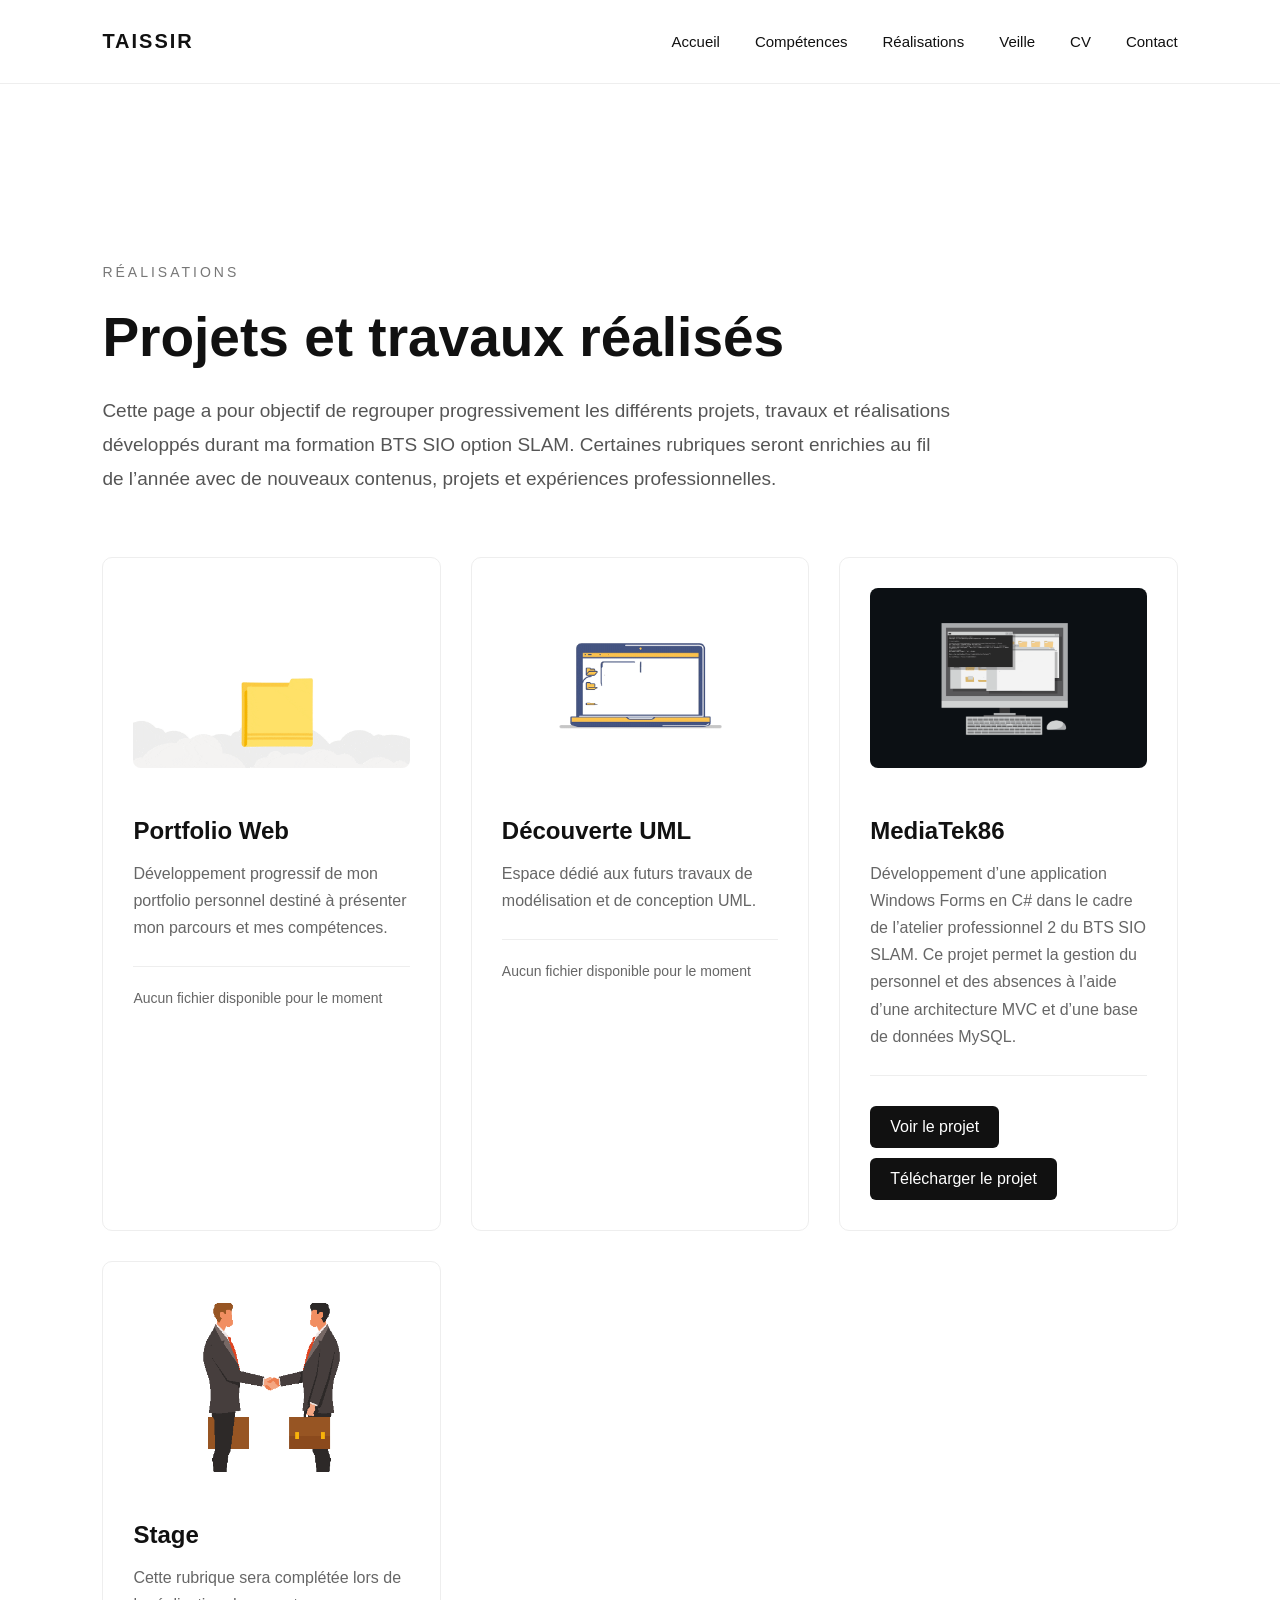
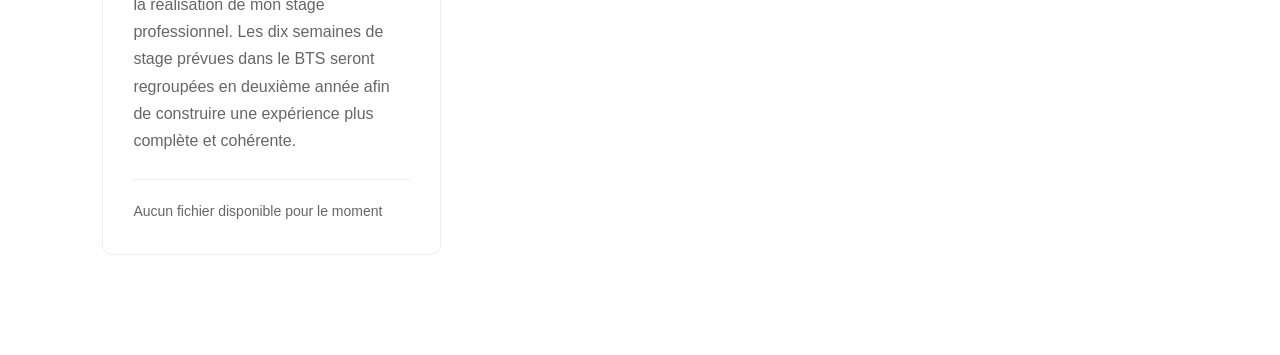
==== realisations.html @ 6b832447 "Add files via upload" ====
<!DOCTYPE html>
<html lang="fr">

<head>
    <meta charset="UTF-8">
    <meta name="viewport" content="width=device-width, initial-scale=1.0">

    <title>Réalisations - Taissir Essaadi</title>

    <link rel="stylesheet" href="style.css">
</head>

<body>

    <nav class="navbar">

        <div class="logo">
            TAISSIR
        </div>

        <ul class="nav-links">
            <li><a href="index.html">Accueil</a></li>
            <li><a href="competences.html">Compétences</a></li>
            <li><a href="realisations.html">Réalisations</a></li>
            <li><a href="veille.html">Veille</a></li>
            <li><a href="cv.html">CV</a></li>
            <li><a href="contact.html">Contact</a></li>
        </ul>

    </nav>

    <section class="section">

        <p class="mini-text">
            RÉALISATIONS
        </p>

        <h1 class="section-title">
            Projets et travaux réalisés
        </h1>

        <p class="section-description">

    Cette page a pour objectif de regrouper
    progressivement les différents projets,
    travaux et réalisations développés
    durant ma formation BTS SIO option SLAM.

    Certaines rubriques seront enrichies
    au fil de l’année avec de nouveaux contenus,
    projets et expériences professionnelles.

</p>

        <div class="cards-container">

            <div class="card">

                <img src="image/portfolio.jpg" alt="Portfolio">

                <h3>Portfolio Web</h3>

               <p>
    Développement progressif de mon portfolio
    personnel destiné à présenter
    mon parcours et mes compétences.
</p>
<div class="project-files">

    <p class="empty-file">
        Aucun fichier disponible pour le moment
    </p>

</div>
            </div>

            <div class="card">

                <img src="image/uml.jpg" alt="Découverte UML">

                <h3>Découverte UML</h3>

                <p>
    Espace dédié aux futurs travaux
    de modélisation et de conception UML.
</p>
<div class="project-files">

    <p class="empty-file">
        Aucun fichier disponible pour le moment
    </p>

</div>
            </div>

            <div class="card">

                <img src="image/mediatek86.jpg" alt="MediaTek86">

                <h3>MediaTek86</h3>

               <p>
    Développement d’une application Windows Forms
    en C# dans le cadre de l’atelier professionnel 2
    du BTS SIO SLAM. Ce projet permet la gestion
    du personnel et des absences à l’aide
    d’une architecture MVC et d’une base de données MySQL.
</p>
<div class="project-files">

    <a href="https://github.com/teyssirdev/MediaTek86"
   class="project-file"
   target="_blank">
   Voir le projet
</a>
    <a href="image/MediaTek86.zip"
   class="project-file"
   download>
   Télécharger le projet
</a>

</div>
            </div>

            <div class="card">

               <img src="image/stage.jpg" alt="Stage">

                <h3>Stage</h3>

                <p>
    Cette rubrique sera complétée lors
    de la réalisation de mon stage professionnel.
    Les dix semaines de stage prévues dans le BTS
    seront regroupées en deuxième année
    afin de construire une expérience
    plus complète et cohérente.
</p>
<div class="project-files">

    <p class="empty-file">
        Aucun fichier disponible pour le moment
    </p>

</div>
            </div>

        </div>

    </section>

</body>

</html>
---- style.css ----
*{
    margin: 0;
    padding: 0;
    box-sizing: border-box;
}

body{
    font-family: Arial, Helvetica, sans-serif;
    background-color: #ffffff;
    color: #111111;
}

.navbar{
    width: 100%;
    padding: 30px 8%;
    display: flex;
    justify-content: space-between;
    align-items: center;
    background-color: #ffffff;
    border-bottom: 1px solid #eeeeee;
}

.logo{
    font-size: 20px;
    font-weight: bold;
    letter-spacing: 2px;
}

.nav-links{
    display: flex;
    gap: 35px;
    list-style: none;
}

.nav-links a{
    text-decoration: none;
    color: #111111;
    font-size: 15px;
    transition: 0.3s;
}

.nav-links a:hover{
    color: #777777;
}

.hero{
    min-height: 85vh;
    display: flex;
    align-items: center;
    justify-content: space-between;
    padding: 0 8%;
    gap: 60px;
}

.hero-left{
    max-width: 700px;
}

.mini-text{
    font-size: 14px;
    letter-spacing: 3px;
    color: #777777;
    margin-bottom: 25px;
}

.hero-left h1{
    font-size: 72px;
    line-height: 1.1;
    margin-bottom: 30px;
}

.description{
    font-size: 20px;
    line-height: 1.8;
    color: #555555;
    margin-bottom: 40px;
}

.discover-btn{
    display: inline-block;
    padding: 18px 35px;
    background-color: #111111;
    color: white;
    text-decoration: none;
    border-radius: 5px;
    transition: 0.3s;
}

.discover-btn:hover{
    background-color: #333333;
}

.hero-right{
    width: 500px;
    height: 500px;
    background-color: white;
    padding: 20px;
    display: flex;
    justify-content: center;
    align-items: center;
    text-align: center;
    flex-shrink: 0;
}

.hero-right img{
    width: 100%;
    height: 100%;
    object-fit: contain;
}

.section{
    padding: 180px 8% 100px 8%;
}

.section-title{
    font-size: 55px;
    margin-bottom: 25px;
}

.section-description{
    max-width: 850px;
    font-size: 19px;
    line-height: 1.8;
    color: #555555;
    margin-bottom: 60px;
}

.cards-container{
    display: grid;
    grid-template-columns: repeat(auto-fit, minmax(260px, 1fr));
    gap: 30px;
}

.card{
    border: 1px solid #eeeeee;
    background-color: white;
    padding: 30px;
    border-radius: 10px;
    transition: 0.4s ease;
}

.card:hover{
    transform: translateY(-5px);
}

.card h3{
    margin-top: 25px;
    margin-bottom: 15px;
    font-size: 24px;
}

.card p{
    line-height: 1.7;
    color: #666666;
}

.more-btn{
    margin-top: 20px;
    padding: 14px 24px;
    background-color: #111111;
    color: white;
    border: none;
    border-radius: 6px;
    cursor: pointer;
    transition: 0.3s;
    font-size: 15px;
}

.more-btn:hover{
    background-color: #333333;
}

.skill-details{
    max-height: 0;
    overflow: hidden;
    opacity: 0;
    transition: 0.4s ease;
    margin-top: 0;
}

.skill-details.open{
    max-height: 500px;
    opacity: 1;
    margin-top: 20px;
}

.cv-container{
    display: flex;
    justify-content: space-between;
    align-items: flex-start;
    gap: 60px;
    margin-top: 60px;
}

.cv-preview{
    width: 400px;
    height: 550px;
    background-color: #f5f5f5;
    border: 1px solid #e5e5e5;
    display: flex;
    justify-content: center;
    align-items: center;
    text-align: center;
    color: #777777;
    padding: 20px;
    flex-shrink: 0;
}

.cv-text{
    max-width: 600px;
}

.cv-text h2{
    font-size: 35px;
    margin-bottom: 25px;
}

.cv-text p{
    line-height: 1.9;
    color: #555555;
    margin-bottom: 25px;
}

.cv-text a{
    display: inline-block;
    margin-top: 20px;
    background-color: #111111;
    color: white;
    padding: 15px 30px;
    text-decoration: none;
    border-radius: 5px;
}

.contact-container{
    display: flex;
    justify-content: space-between;
    gap: 60px;
    margin-top: 60px;
}

.contact-info{
    width: 35%;
}

.contact-info h2{
    font-size: 35px;
    margin-bottom: 30px;
}

.contact-info p{
    margin-bottom: 20px;
    line-height: 1.8;
    color: #555555;
}

.contact-form{
    width: 60%;
    display: flex;
    flex-direction: column;
    gap: 20px;
}

.contact-form input,
.contact-form textarea{
    width: 100%;
    padding: 18px;
    border: 1px solid #dddddd;
    outline: none;
    font-size: 16px;
    background-color: white;
}

.contact-form textarea{
    height: 180px;
    resize: none;
}

.contact-form button{
    width: fit-content;
    padding: 15px 35px;
    background-color: #111111;
    color: white;
    border: none;
    cursor: pointer;
    transition: 0.3s;
}

.contact-form button:hover{
    background-color: #333333;
}
.project-files{
    margin-top: 25px;

    padding-top: 20px;

    border-top: 1px solid #eeeeee;
}

.empty-file{
    color: #888888;

    font-size: 14px;
}

.project-file{
    display: inline-block;

    margin-top: 10px;

    padding: 12px 20px;

    background-color: #111111;

    color: white;

    text-decoration: none;

    border-radius: 6px;

    transition: 0.3s;
}

.project-file:hover{
    background-color: #333333;
}
.card img{
    width: 100%;
    height: 180px;
    object-fit: cover;
    border-radius: 8px;
    margin-bottom: 20px;
}
.cv-preview img{
    width: 100%;
    height: 100%;
    object-fit: cover;
}
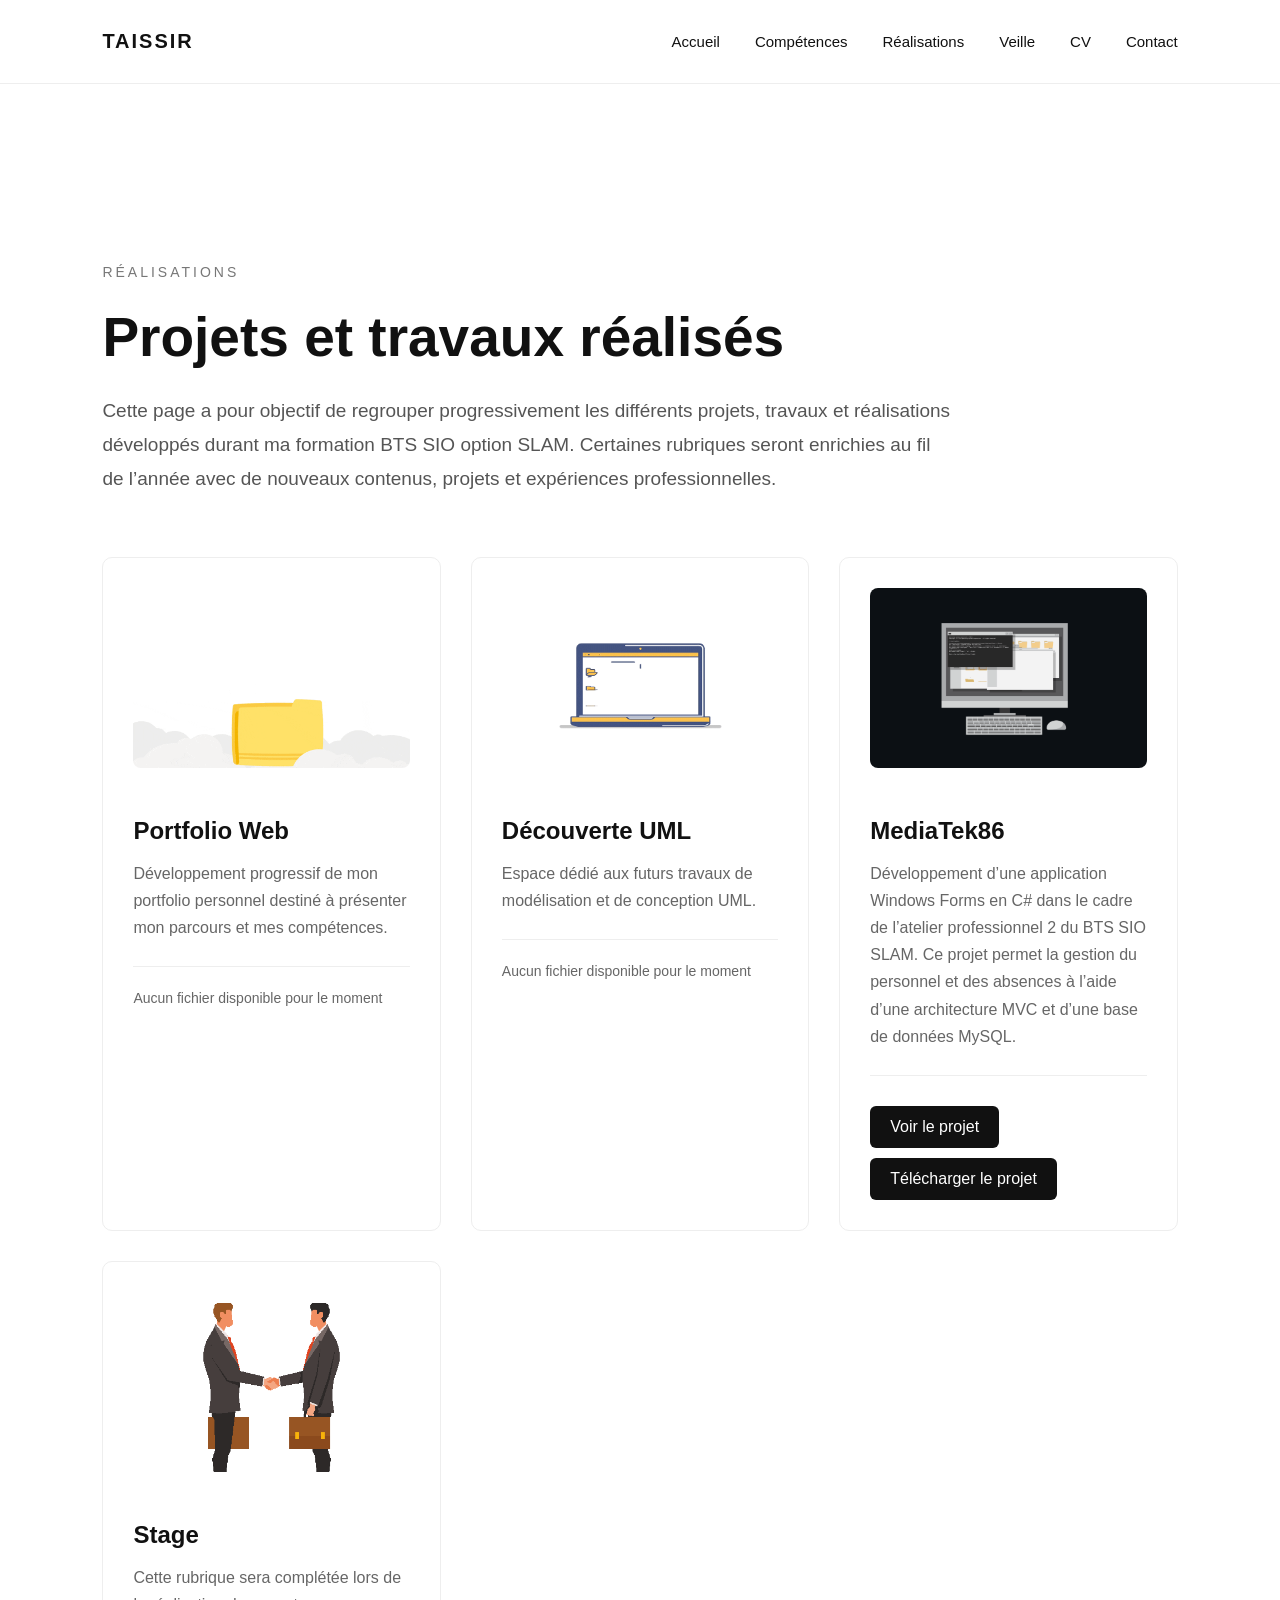
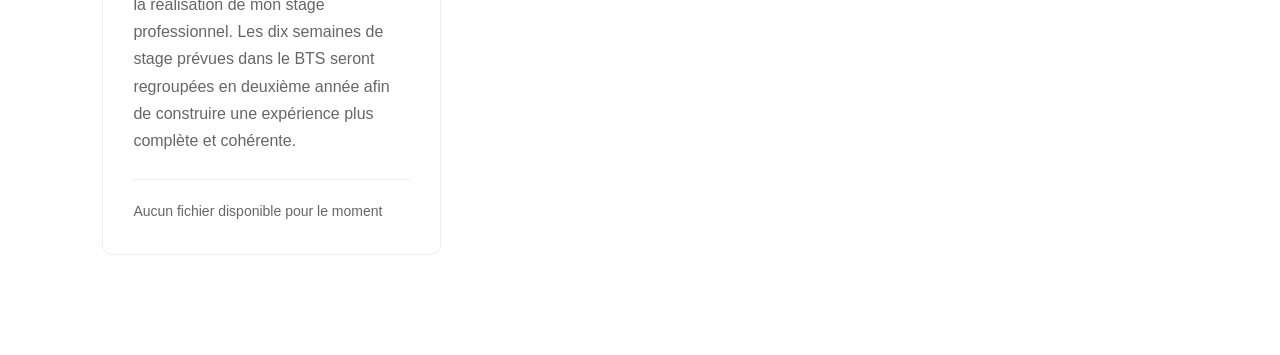
==== commit 6b4c0bfb: "Update realisations.html" ====
--- a/realisations.html
+++ b/realisations.html
@@ -112,10 +112,9 @@
    class="project-file"
    target="_blank">
    Voir le projet
-</a>
-    <a href="image/MediaTek86.zip"
+<a href="https://1drv.ms/u/c/0d5935daee250958/IQDfOdqF5cfOT6XYs73LUdmfAcpmpx64bLULaPMp-OcSHLI?e=ygbWtv"
    class="project-file"
-   download>
+   target="_blank">
    Télécharger le projet
 </a>
 
@@ -151,4 +150,4 @@
 
 </body>
 
-</html>+</html>
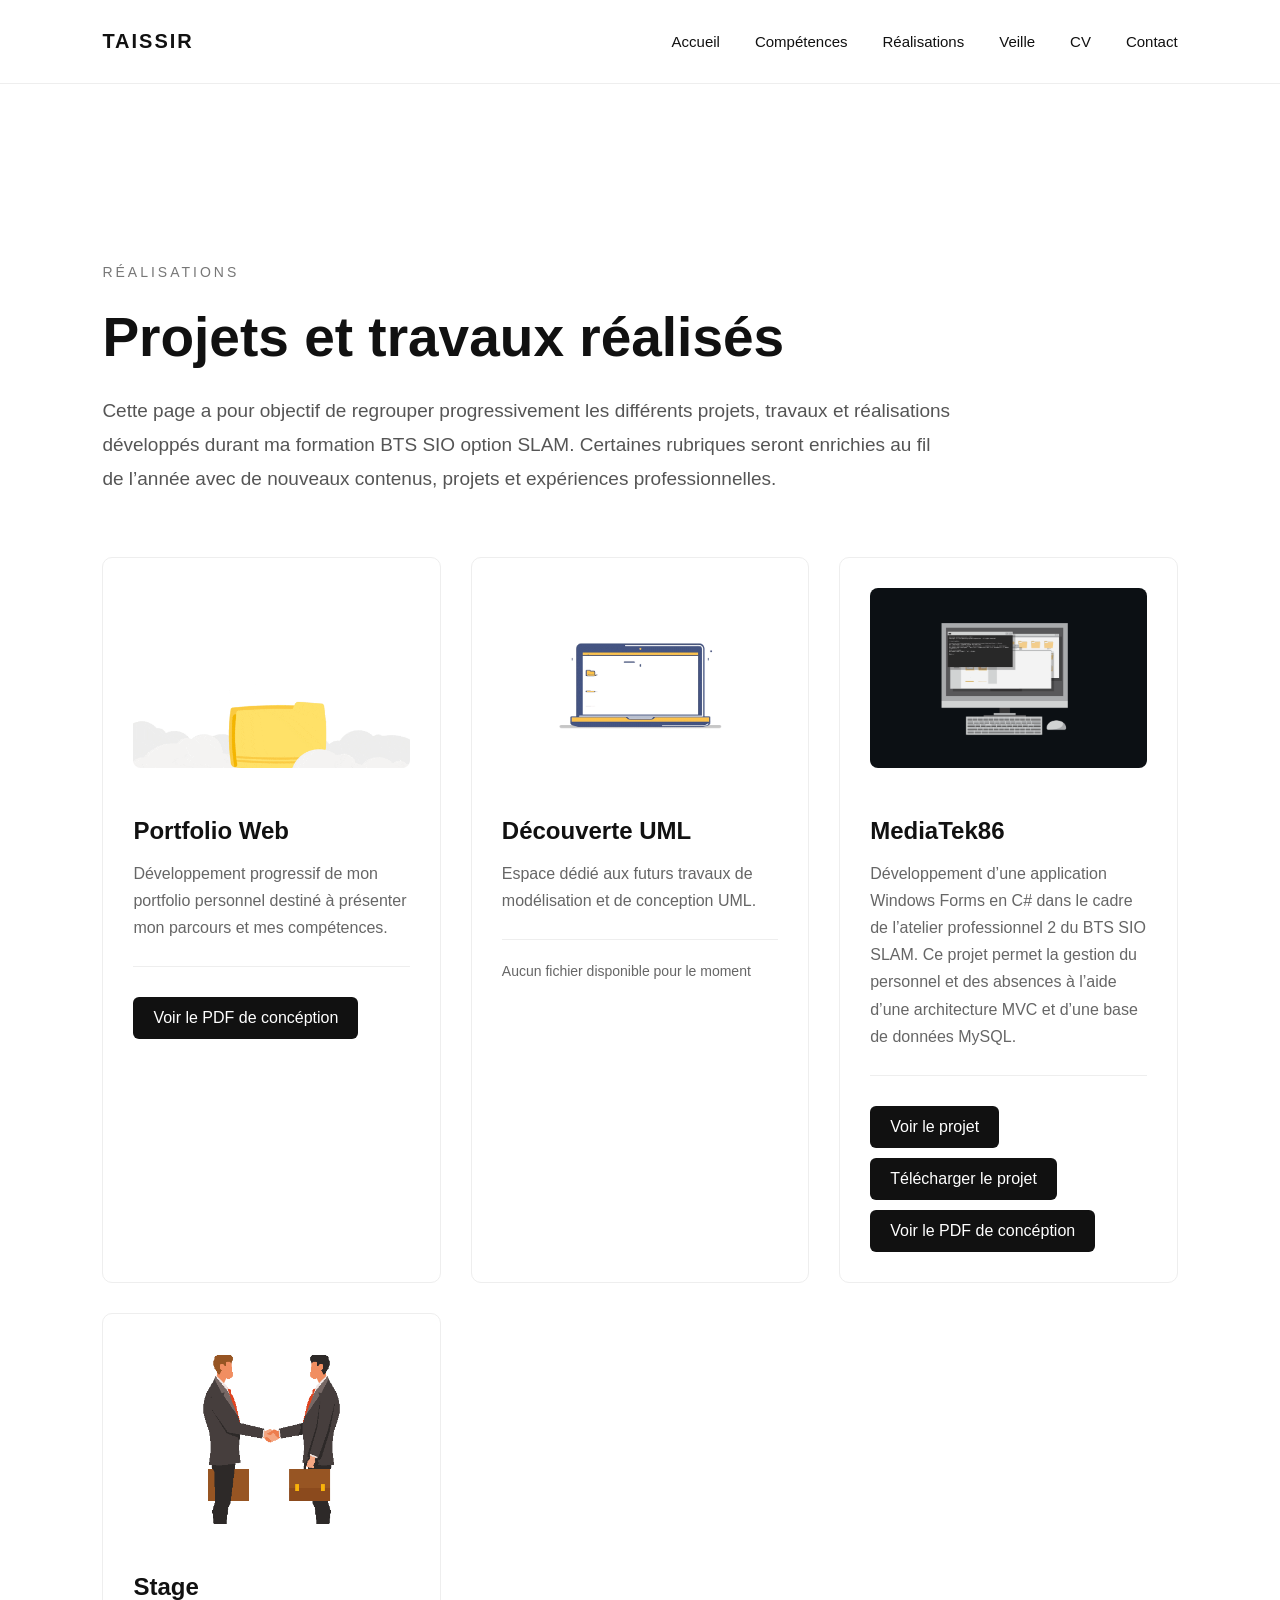
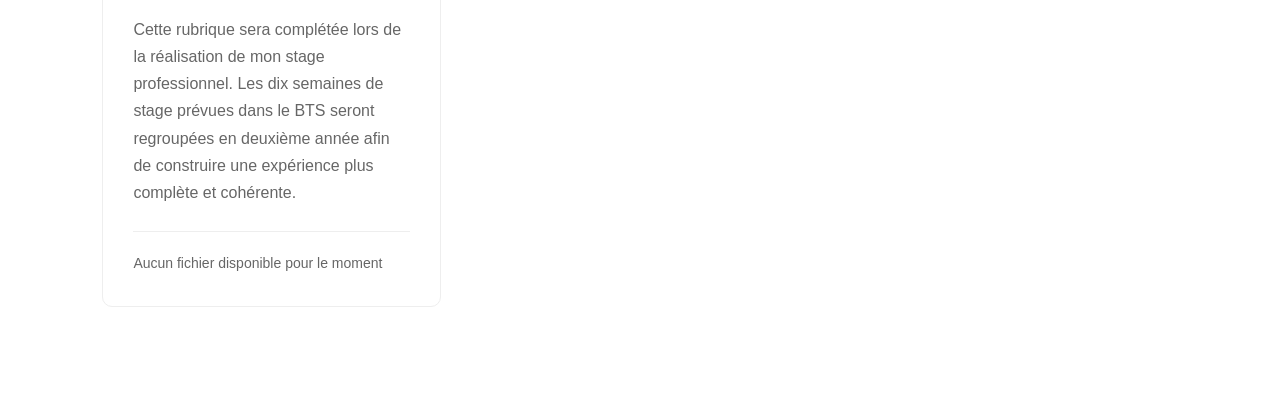
==== commit f63bbef0: "Update realisations.html" ====
--- a/realisations.html
+++ b/realisations.html
@@ -67,9 +67,11 @@
 </p>
 <div class="project-files">
 
-    <p class="empty-file">
-        Aucun fichier disponible pour le moment
-    </p>
+   <a href="image/developpement_portfolio_taissir_essaadi.pdf"
+   class="project-file"
+   download>
+   Voir le PDF de concéption
+</a>
 
 </div>
             </div>
@@ -117,7 +119,11 @@
    target="_blank">
    Télécharger le projet
 </a>
-
+<a href="image/devoir2_taissir_essaadi.pdf"
+   class="project-file"
+   download>
+   Voir le PDF de concéption
+</a>
 </div>
             </div>
 
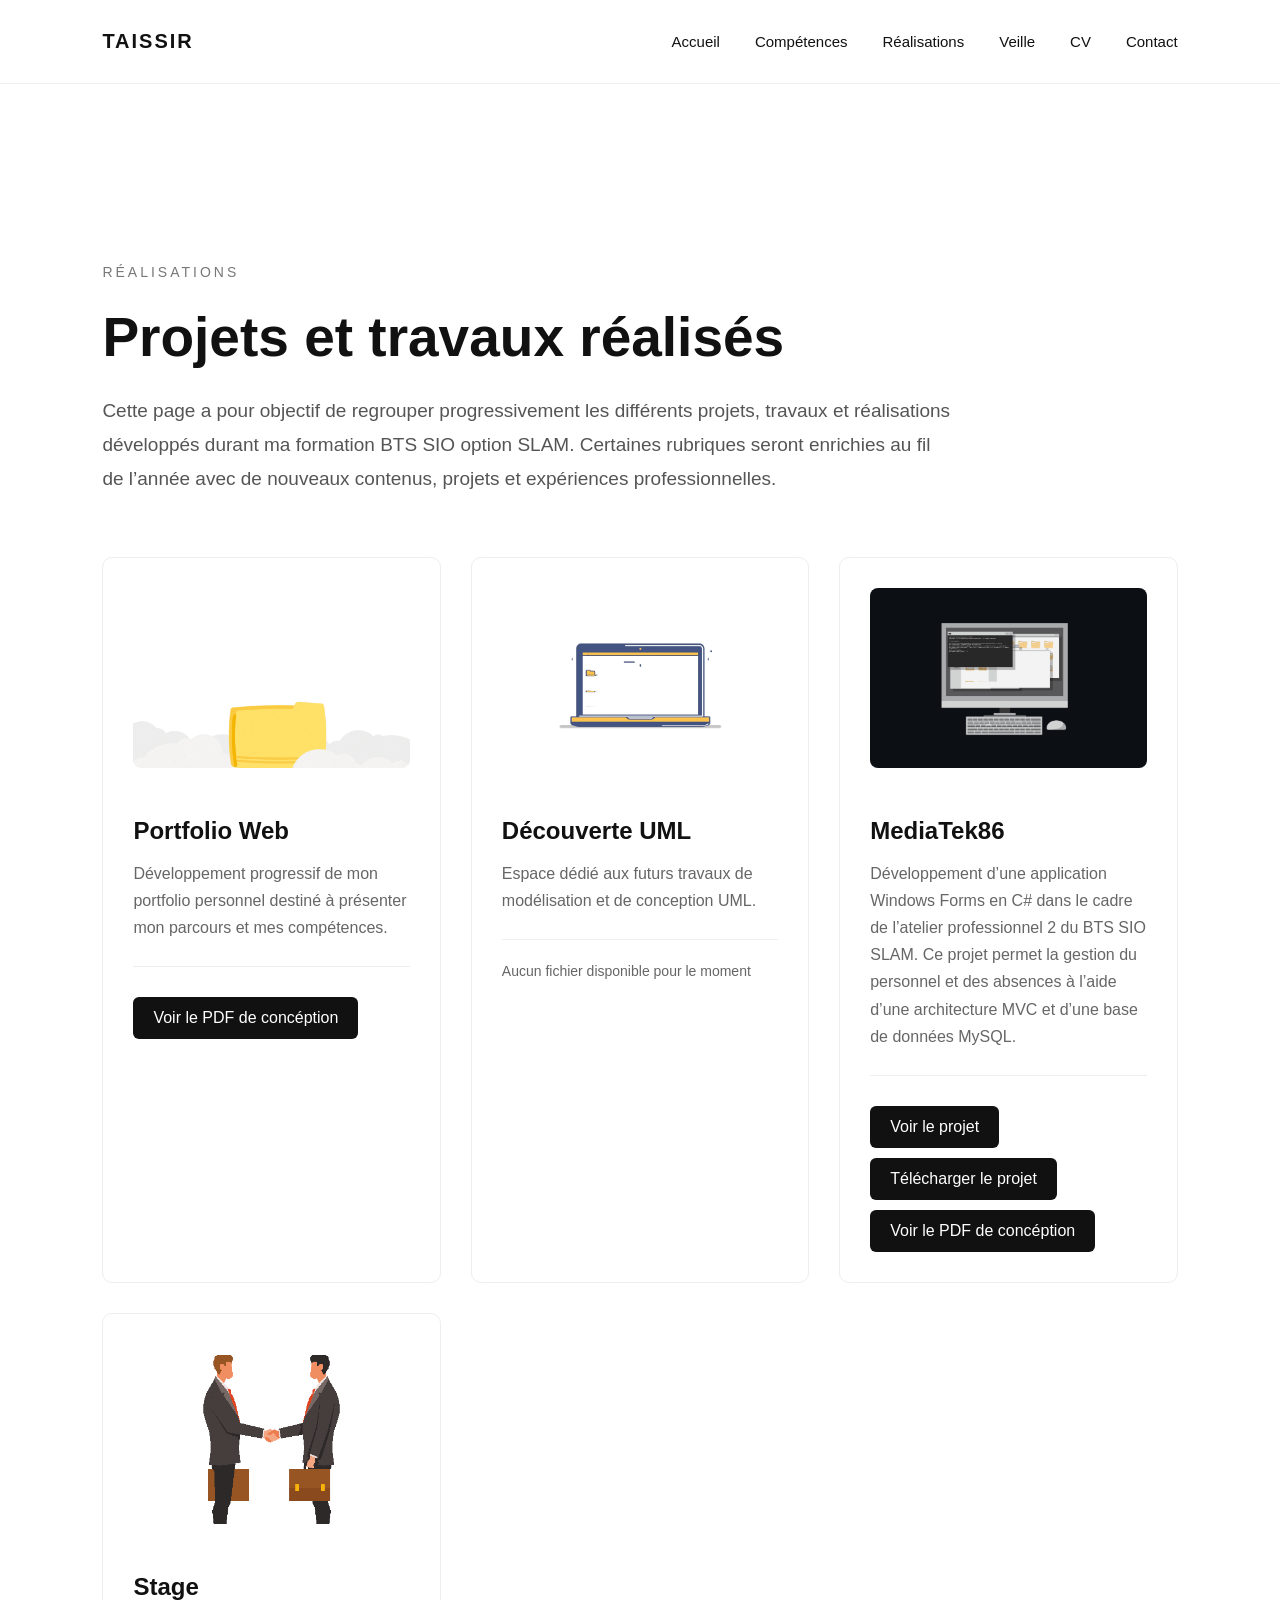
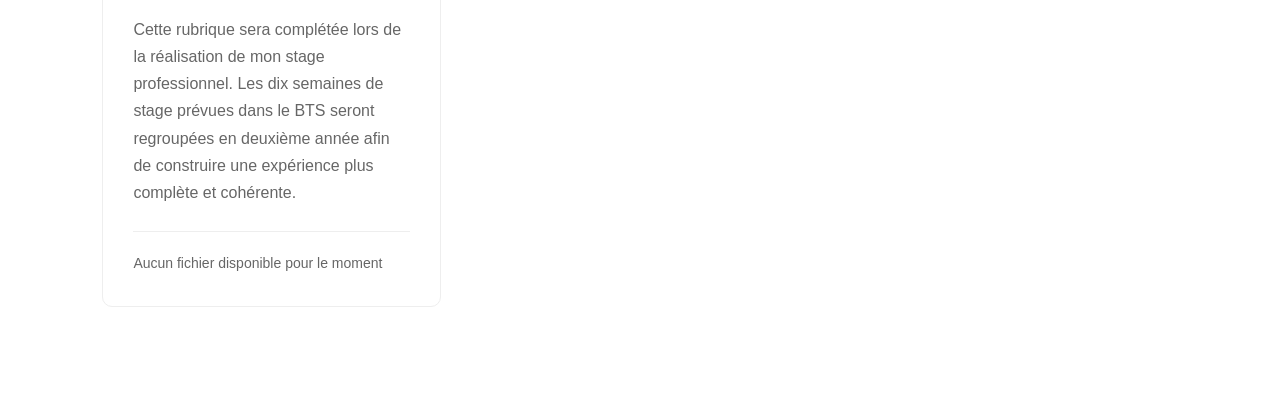
==== commit 4cb4a539: "Update realisations.html" ====
--- a/realisations.html
+++ b/realisations.html
@@ -114,6 +114,7 @@
    class="project-file"
    target="_blank">
    Voir le projet
+  </a>
 <a href="https://1drv.ms/u/c/0d5935daee250958/IQDfOdqF5cfOT6XYs73LUdmfAcpmpx64bLULaPMp-OcSHLI?e=ygbWtv"
    class="project-file"
    target="_blank">
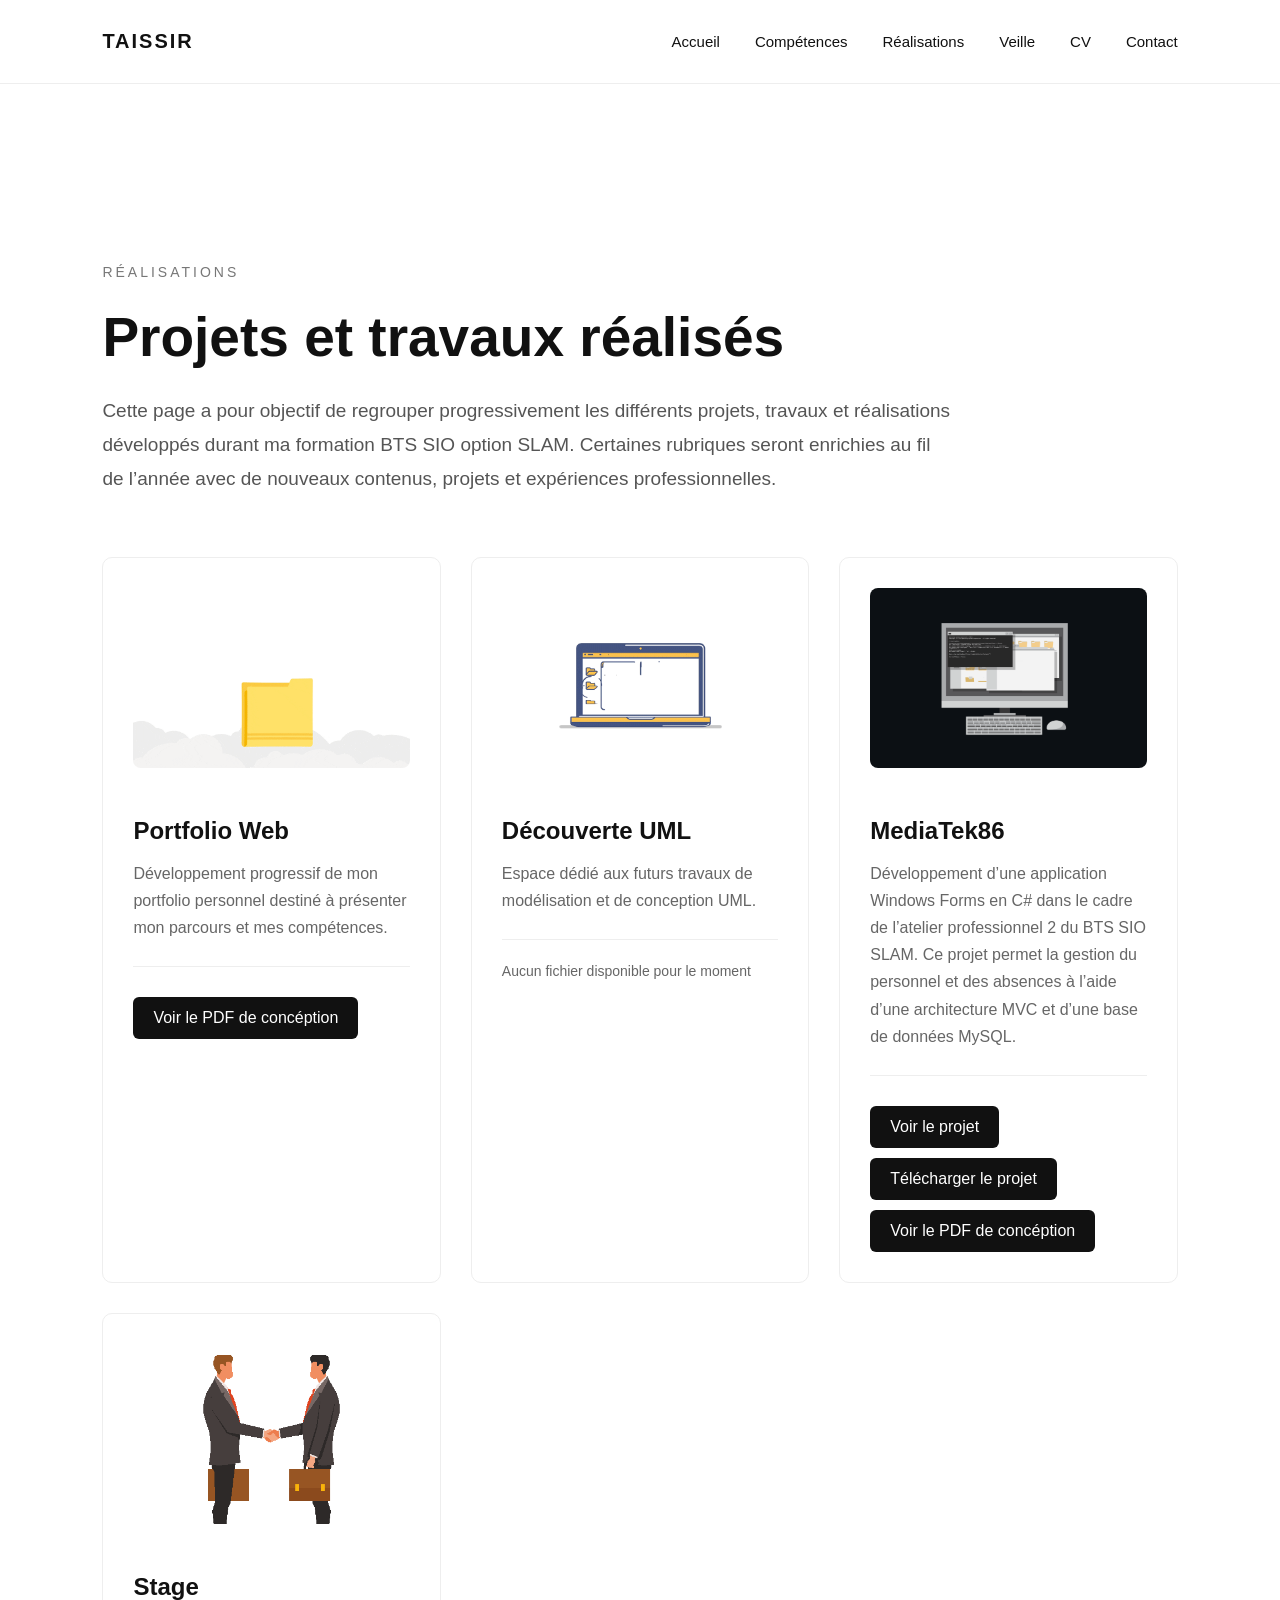
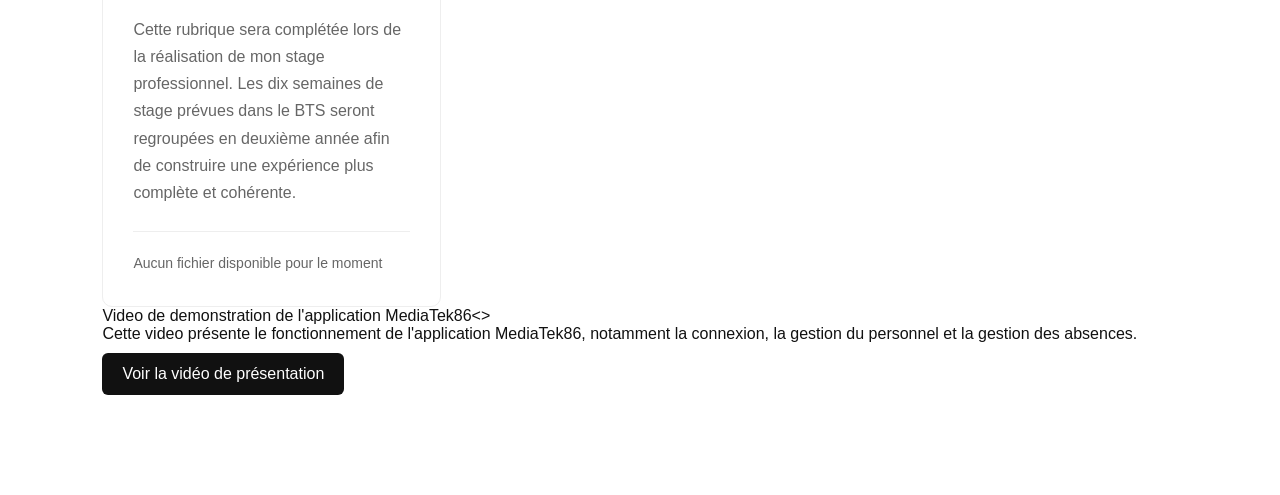
==== commit 41a1e4da: "Update realisations.html" ====
--- a/realisations.html
+++ b/realisations.html
@@ -152,7 +152,17 @@
             </div>
 
         </div>
-
+<div class="video-section"
+     <h2>Video de demonstration de l'application MediaTek86<>
+         
+         <p>
+           Cette video présente le fonctionnement de l'application MediaTek86, notamment la connexion, la gestion 
+         du personnel et la gestion des absences.
+         </p> 
+         <a href="https://1drv.ms/v/c/0d5935daee250958/IQCkS7rrwO5BQrA0iLavrHzUAfLo903DvQNj0NUNg_Byw_Y?e=E6FgNy" class="project-file" target="_blank">
+             Voir la vidéo de présentation
+         <a>  
+         </div> 
     </section>
 
 </body>
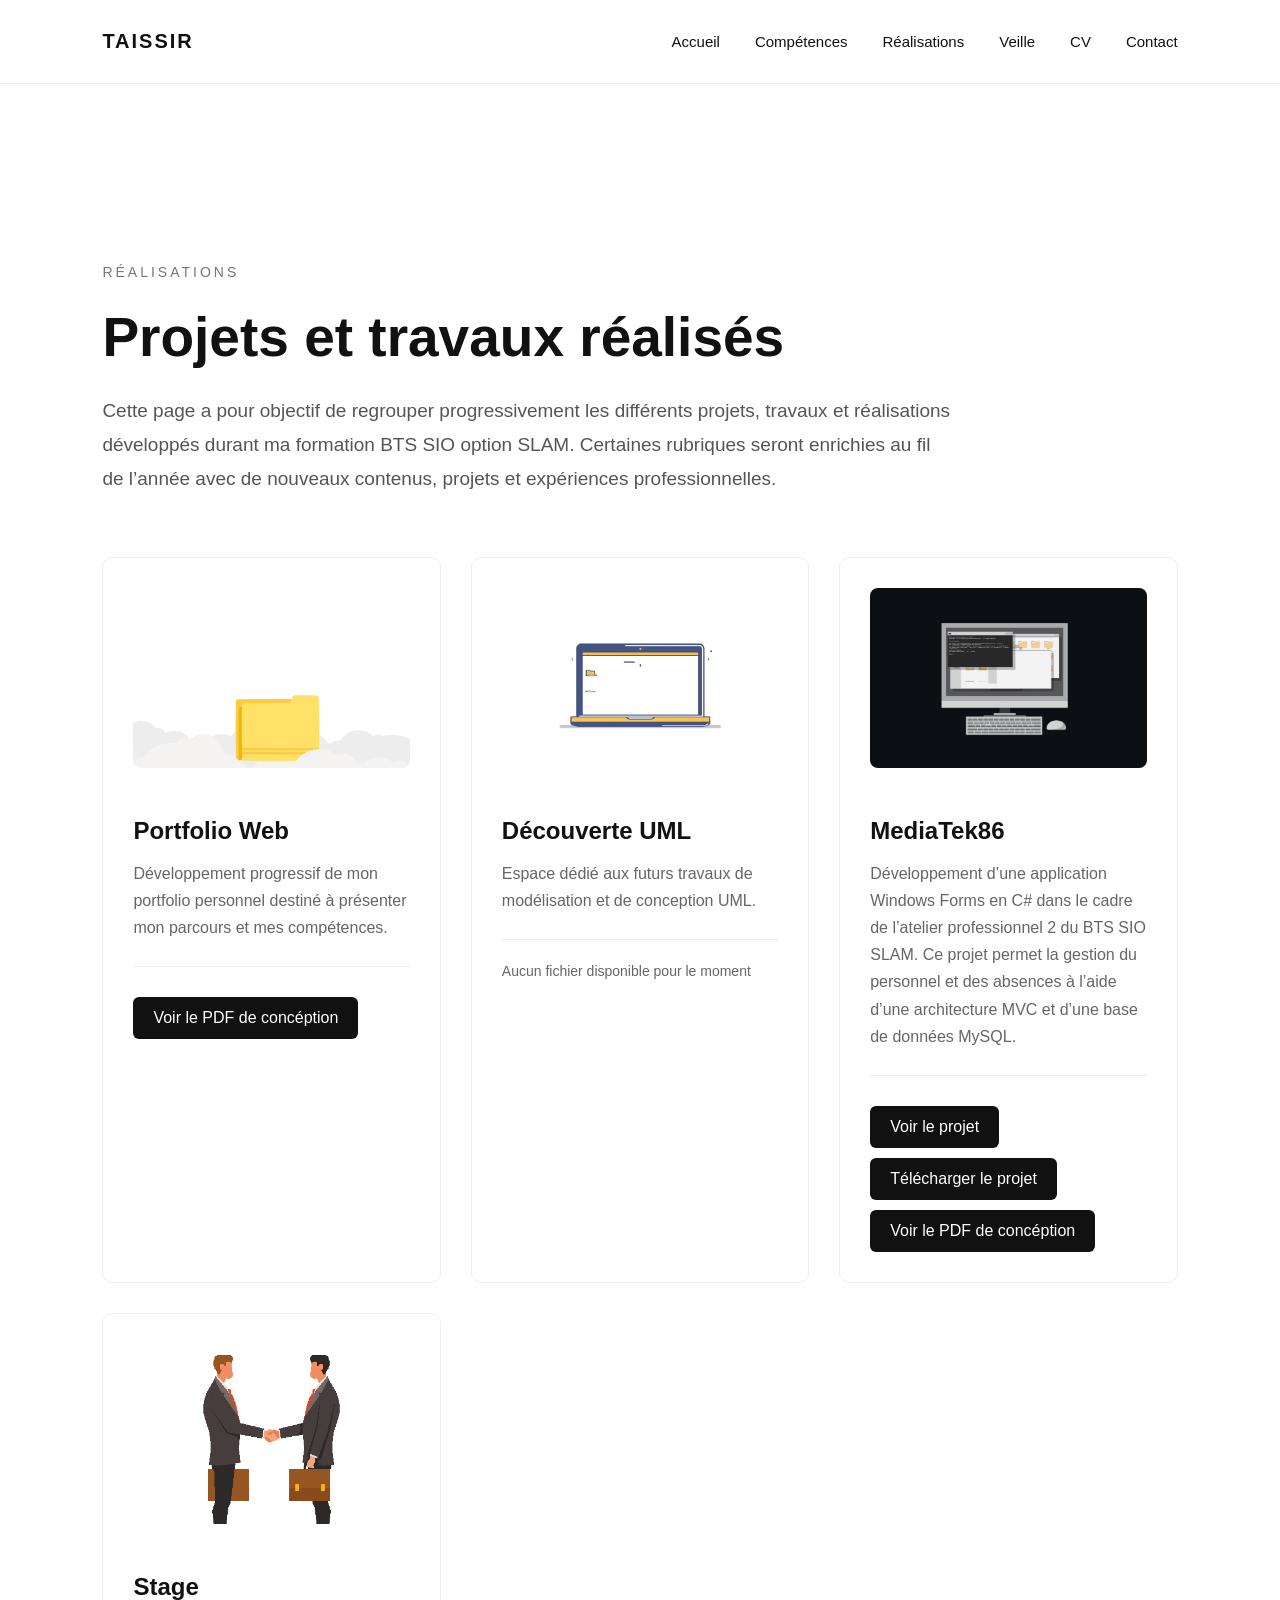
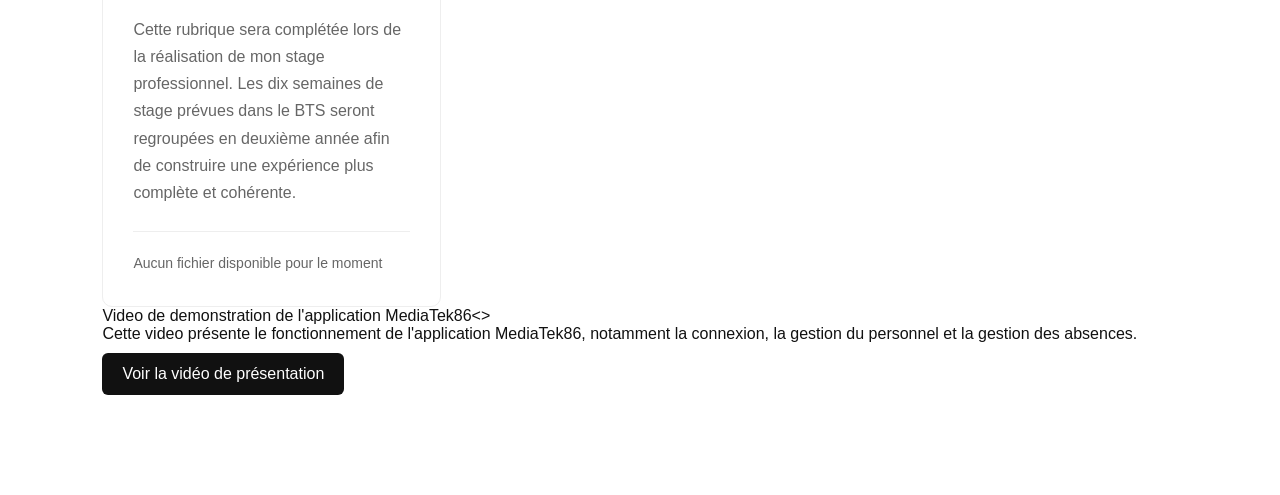
==== commit d41c868f: "Update realisations.html" ====
--- a/realisations.html
+++ b/realisations.html
@@ -115,7 +115,7 @@
    target="_blank">
    Voir le projet
   </a>
-<a href="https://1drv.ms/u/c/0d5935daee250958/IQDfOdqF5cfOT6XYs73LUdmfAcpmpx64bLULaPMp-OcSHLI?e=ygbWtv"
+<a href="https://1drv.ms/u/c/0d5935daee250958/IQCqiKujfvfARK6jkO4Xc-oFAbA1rPnKV30w90ROZi_3dS8?e=QvPR5g"
    class="project-file"
    target="_blank">
    Télécharger le projet
